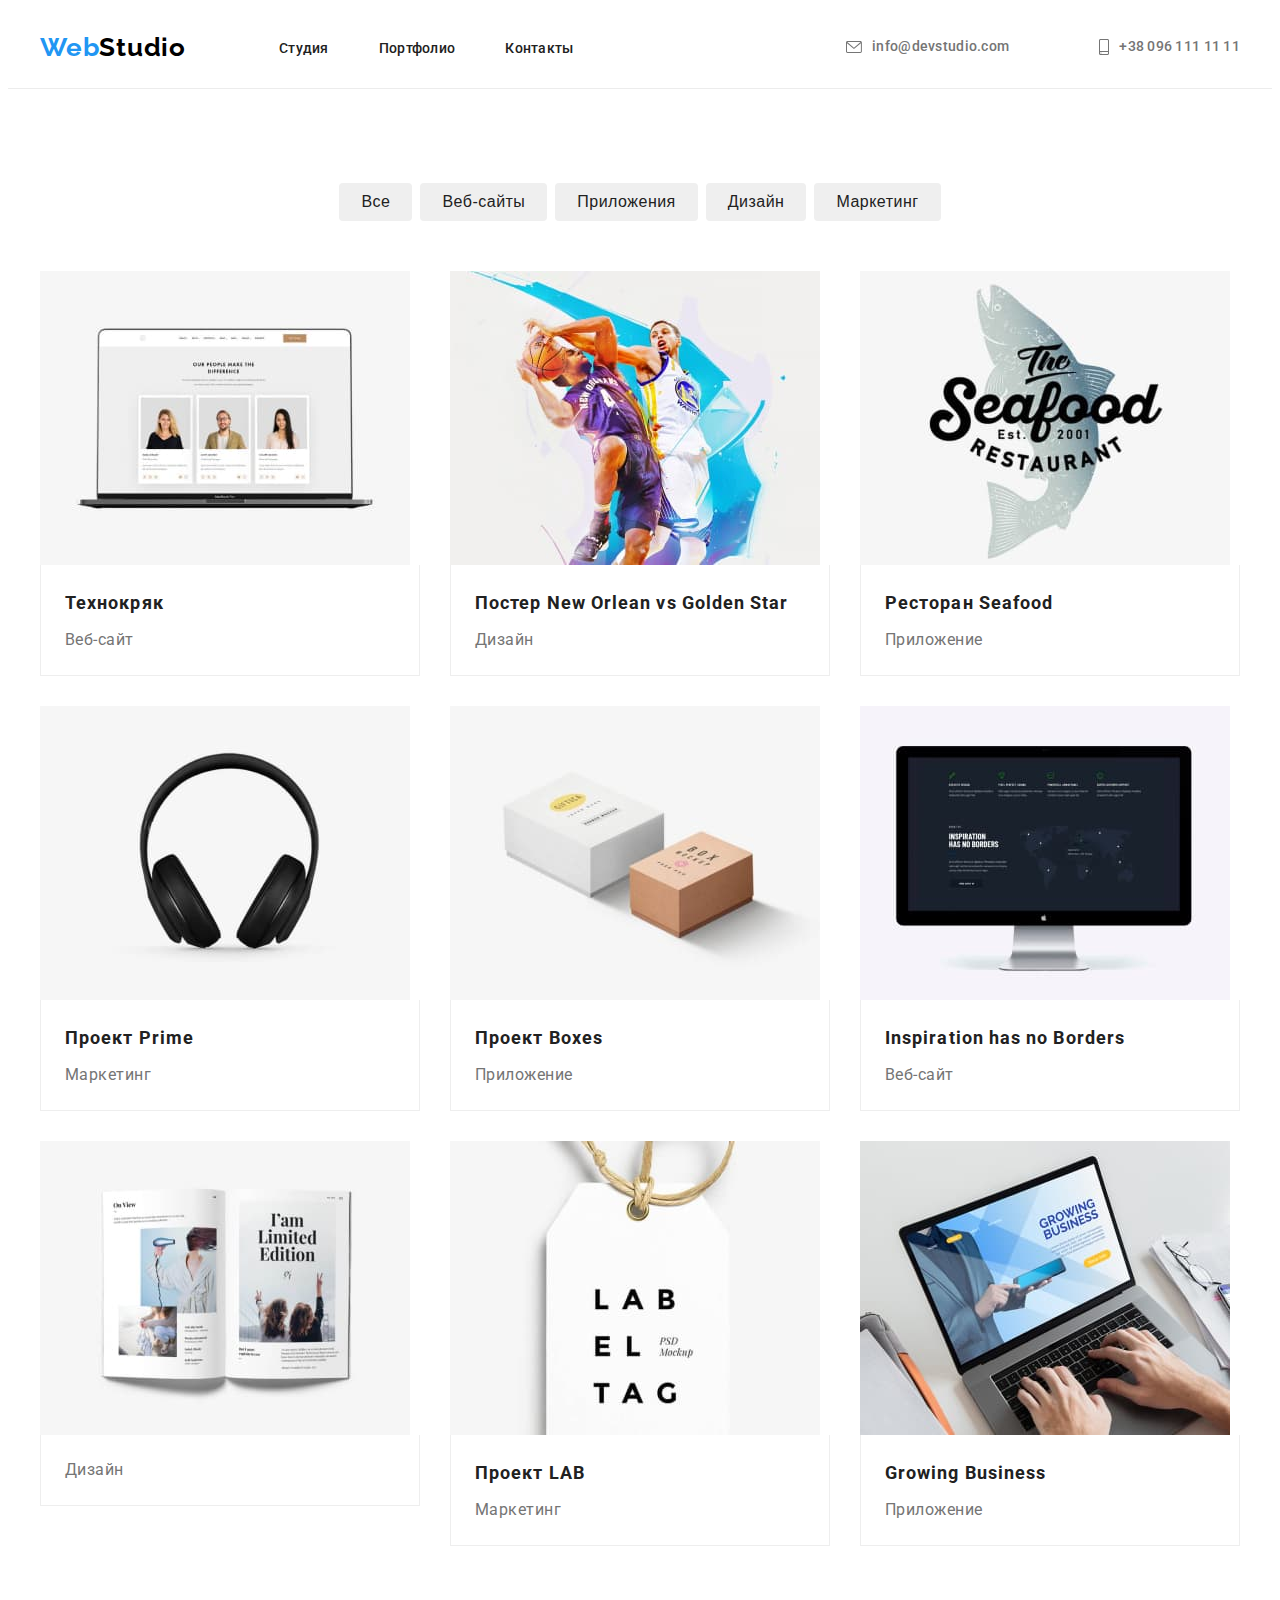
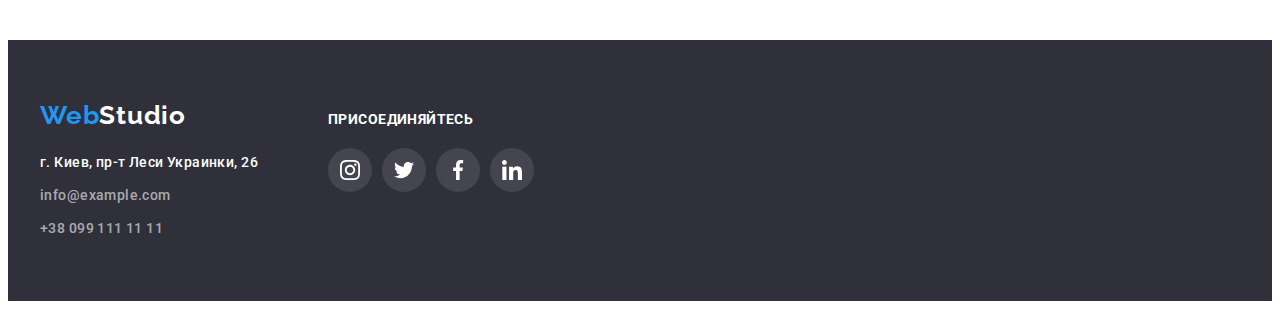
==== portfolio.html @ c9450389 "hw5-1" ====
<!DOCTYPE html>
        <html lang="ru">
        <head>
            <meta charset="UTF-8">
            <meta http-equiv="X-UA-Compatible" content="IE=edge">
            <meta name="viewport" content="device-width,initial-scale=1.0">
            <title>goit-markup-hw-02</title>
            <link rel="stylesheet" href="https://cdnjs.cloudflare.com/ajax/libs/modern-normalize/1.0.0/modern-normalize.min.css"
            integrity="sha512-ISS7cAi1PEhQ8jnbJpJZMd29NlhNj4AWYyLOSp2CE/CsHxTCu+r+t0D2yoJudVrd0/8fTVPUVDzY5Tvli75u/g=="
            crossorigin="anonymous" />
            <link rel="preconnect" href="https://fonts.gstatic.com">
            <link href="https://fonts.googleapis.com/css2?family=Raleway:wght@700&family=Roboto:wght@400;500;700;900&display=swap"
                rel="stylesheet">
            <link rel="stylesheet" href="https://cdnjs.cloudflare.com/ajax/libs/animate.css/4.1.1/animate.min.css" />
            <link rel="stylesheet" href="./css/styles.css">
        </head>

            <body>
                <header class="header">
                    <div class="container">
                        <nav class="navigation">
                            <a class="logo link" href="./index.html" lang="en">Web<span class="header-logo">Studio</span></a>
                            <ul class="navigation-list list">
                                <li class="navigation-item">
                                    <a class="navigation-link link" href="./index.html">Студия</a>
                                </li>
                                <li class="navigation-item">
                                    <a class="navigation-link link" href="./portfolio.html">Портфолио</a>
                                </li>
                                <li class="navigation-item"> 
                                    <a class="navigation-link link" href="">Контакты</a>

                                </li>
                            </ul>
                        </nav>
                        <ul class="header-list list">
                            <li class="header-list-link">
                                <a class="mail-link link" href="mailto:info@devstudio.com">
                                    <svg class="mail-icon">
                                        <use href="./images/icons.svg#icon-envelope"></use>
                                    </svg>
                                    info@devstudio.com
                                </a>
                            </li>
                            <li class="header-list-link">
                                <a class="tel-link link" href="tel:+380961111111">
                                    <svg class="tel-icon">
                                        <use href="./images/icons.svg#icon-smartphone"></use>
                                    </svg>
                                    +38 096 111 11 11
                                </a>
                            </li>
                        </ul>
                   </div>
                </header>

                <main>

                <!-- filter projects-->            
                    <section class="filter-projects">
                        <div class="container">
                            <h1 class="visually-hidden">Проекты</h1>
                            <ul class="services-list list">
                                <li class="services-list-item services">
                                    <button type="button" class="filter-services">Все</button>
                                </li>
                                <li class="services-list-item">
                                    <button type="button" class="filter-services" >Веб-сайты</button>
                                </li>
                                <li class="services-list-item services">
                                    <button type="button" class="filter-services">Приложения</button>
                                </li>
                                <li class="services-list-item services">
                                    <button type="button" class="filter-services">Дизайн</button>
                                </li>
                                <li class="services-list-item services">
                                    <button type="button" class="filter-services">Маркетинг</button>
                                </li>
                            </ul>

                            <h2 class="visually-hidden">Работы</h2>
                            <ul class="project-list list">
                                <li class="project-list-item">
                                    <a href="" class="project-link link">
                                        <div class="thumb">
                                            <img src="./images/portfolio/web-techno.jpg" width="370" height="294" alt="Веб-сайт">
                                            <p class="overlay">Технокряк это современная площадка распространения коронавируса. Компании используют эту
                                                платформу для цифрового шпионажа и атак на защищённые сервера конкурентов.</p>
                                        </div>
                                        <div class="project-list-content">
                                            <h2 class="project-list-title">Технокряк</h2>
                                            <p class="project-item">Веб-сайт</p>
                                        </div>
                                    </a>
                                </li>

                                <li class="project-list-item">
                                    <a href="" class="project-link link">
                                        <div class="thumb">
                                            <img src="./images/portfolio/new-orlean.jpg" width="370" height="294" alt="Баскетболисты">
                                            <p class="overlay">Технокряк это современная площадка распространения коронавируса. Компании используют эту
                                                платформу для цифрового шпионажа и атак на защищённые сервера конкурентов.</p>
                                        </div>
                                        <div class="project-list-content">
                                            <h2 class="project-list-title">Постер New Orlean vs Golden Star</h2>
                                            <p class="project-item">Дизайн</p>
                                        </div>
                                    </a>
                                </li>

                                <li class="project-list-item">
                                    <a href="" class="project-link link">
                                        <div class="thumb">
                                            <img src="./images/portfolio/restaurant.jpg" width="370" height="294" alt="Главная страница приложения">
                                            <p class="overlay">Технокряк это современная площадка распространения коронавируса. Компании используют эту
                                                платформу для цифрового шпионажа и атак на защищённые сервера конкурентов.</p>
                                        </div>
                                        <div class="project-list-content">
                                            <h2 class="project-list-title">Ресторан Seafood</h2>
                                            <p class="project-item">Приложение</p>
                                        </div>
                                    </a>
                               </li>

                                <li class="project-list-item">
                                    <a href="" class="project-link link">
                                        <div class="thumb">
                                            <img src="./images/portfolio/prime.jpg" width="370" height="294" alt="Наушники">
                                            <p class="overlay">Технокряк это современная площадка распространения коронавируса. Компании используют эту
                                                платформу для цифрового шпионажа и атак на защищённые сервера конкурентов.</p>
                                        </div>
                                        <div class="project-list-content">
                                            <h2 class="project-list-title">Проект Prime</h2>
                                            <p class="project-item">Маркетинг</p>
                                        </div>
                                    </a>
                                </li>
                                
                                <li class="project-list-item">
                                    <a href="" class="project-link link">
                                        <div class="thumb">
                                            <img src="./images/portfolio/boxes.jpg" width="370" height="294" alt="Коробки">
                                            <p class="overlay">Технокряк это современная площадка распространения коронавируса. Компании используют эту
                                                платформу для цифрового шпионажа и атак на защищённые сервера конкурентов.</p>
                                        </div>
                                        <div class="project-list-content">
                                            <h2 class="project-list-title">Проект Boxes</h2>
                                            <p class="project-item">Приложение</p>
                                        </div>
                                    </a>
                                </li>

                                <li class="project-list-item">
                                    <a href="" class="project-link link">
                                        <div class="thumb">
                                            <img src="./images/portfolio/borders.jpg" width="370" height="294" alt="Изображение приложения">
                                            <p class="overlay">Технокряк это современная площадка распространения коронавируса. Компании используют эту
                                                платформу для цифрового шпионажа и атак на защищённые сервера конкурентов.</p>
                                        </div>
                                        <div class="project-list-content">
                                            <h2 class="project-list-title">Inspiration has no Borders</h2>
                                            <p class="project-item">Веб-сайт</p>
                                        </div>
                                    </a>
                                </li>

                                <li class="project-list-item">
                                    <a href="" class="project-link link">
                                        <div class="thumb">
                                            <img src="./images/portfolio/limited-edition.jpg" width="370" height="294" alt="Книга">
                                            <p class="overlay">Технокряк это современная площадка распространения коронавируса. Компании используют эту
                                                платформу для цифрового шпионажа и атак на защищённые сервера конкурентов.</p>
                                        </div>
                                        <div class="project-list-content">
                                            
                                            <p class="project-item">Дизайн</p>
                                        </div>
                                        </li>
                                    </a>
                                </li>

                                <li class="project-list-item">
                                    <a href="" class="project-link link">
                                        <div class="thumb">
                                            <img src="./images/portfolio/lab.jpg" width="370" height="294" alt="Название проекта">
                                            <p class="overlay">Технокряк это современная площадка распространения коронавируса. Компании используют эту
                                                платформу для цифрового шпионажа и атак на защищённые сервера конкурентов.</p>
                                        </div>
                                        <div class="project-list-content">
                                            <h2 class="project-list-title">Проект LAB</h2>
                                            <p class="project-item">Маркетинг</p>
                                        </div>
                                    </a>
                                </li>

                                <li class="project-list-item">
                                    <a href="" class="project-link link">
                                        <div class="thumb">
                                            <img src="./images/portfolio/growing-business.jpg" width="370" height="294" alt="Название приложения">
                                            <p class="overlay">Технокряк это современная площадка распространения коронавируса. Компании используют эту
                                                платформу для цифрового шпионажа и атак на защищённые сервера конкурентов.</p>
                                        </div>
                                        <div class="project-list-content">
                                            <h2 class="project-list-title">Growing Business</h2>
                                            <p class="project-item">Приложение</p>
                                        </div>
                                    </a>
                                </li>

                            </ul>
                        </div>
                    </section>
                </main>

                <footer class="footer">
                    <div class="footer-container container">
                        <div class="container-logo">
                            <a class="logo link" href="./index.html" lang="en">Web<span class="footer-logo">Studio</span></a>
                            <address class="address">
                                <ul class="footer-list list">
                                    <li class="footer-list-item">
                                        <a class="contact-adress link" href="https://goo.gl/maps/8bbEBqnTATMpC2DeA" target="_blank"
                                            rel="noopener noreferrer">г. Киев, пр-т Леси Украинки, 26</a>
                                    </li>
                                    <li class="footer-list-item">
                                        <a class="contact-info link" href="mailto:info@example.com">info@example.com</a>
                                    </li>
                                    <li class="footer-list-item">
                                        <a class="contact-info link" href="tel:+380991111111=">+38 099 111 11 11</a>
                                    </li>
                                </ul>
                            </address>
                        </div>
                        <div class="footer-social">
                            <b class="footer-social-title">присоединяйтесь</b>
                            <ul class="footer-social-list list">
                                <li class="footer-social-item">
                                    <a class="footer-social-link link" href="">
                                        <svg class="footer-icon" width="20px" height="20px">
                                            <use href="./images/icons.svg#icon-instagram"></use>
                                        </svg>
                                    </a>
                                </li>
                                <li class="footer-social-item">
                                    <a class="footer-social-link link" href="">
                                        <svg class="footer-icon" width="20px" height="20px">
                                            <use href="./images/icons.svg#icon-twitter"></use>
                                        </svg>
                                    </a>
                                </li>
                                <li class="footer-social-item">
                                    <a class="footer-social-link link" href="">
                                        <svg class="footer-icon" width="20px" height="20px">
                                            <use href="./images/icons.svg#icon-facebook"></use>
                                        </svg>
                                    </a>
                                </li>
                                <li class="footer-social-item">
                                    <a class="footer-social-link link" href="">
                                        <svg class="footer-icon" width="20px" height="20px">
                                            <use href="./images/icons.svg#icon-linkedin"></use>
                                        </svg>
                                    </a>
                                </li>
                            </ul>
                        </div>
                    </div>
                </footer>
            </body>
        </html>
---- css/styles.css ----
:root {
  --main-font: "Roboto", sans-serif;
  --secondary-font: "Raleway", sans-serif;
  --accent-color: #2196f3;
  --accent-text-color: #757575;
  --accent-title-color: #212121;
  --primary-white-color: #ffffff;
  --footer-background-color: #2f303a;
  --secondary-background-color: #f5f4fa;
  --section-padding-bottom: 49px;
  --icon-color: #afb1b8;
}

body {
  font-family: var(--main-font);
}

h1,
h2,
h3,
h4,
h5,
h6,
p {
  margin: 0;
}

ul,
ol {
  margin: 0;
  padding: 0;
}

img {
  display: block;
}

.link {
  text-decoration: none;
}

.list {
  list-style: none;
}

.address {
  font-style: normal;
}

.visually-hidden {
  position: absolute !important;
  clip: rect(1px 1px 1px 1px); /* IE6, IE7 */
  clip: rect(1px, 1px, 1px, 1px);
  padding: 0 !important;
  border: 0 !important;
  height: 1px !important;
  width: 1px !important;
  overflow: hidden;
}

/*==========HEADER============*/

.header {
  padding-top: 24px;
  padding-bottom: 25px;
}

.header .container {
  display: flex;
  align-items: center;
  margin-left: auto;
}

.container {
  width: 1200px;
  margin: 0 auto;
  padding-left: 15px;
  padding-right: 15px;
}

.navigation {
  display: flex;
  align-items: center;
}

.navigation-list {
  display: flex;
  align-items: center;
  margin-left: 93px;
}

.container-logo .logo {
  font-family: var(--secondary-font);
  font-weight: 700;
  font-size: 26px;
  line-height: 1.19;
  letter-spacing: 0.03em;
  color: var(--accent-color);
  margin-bottom: 20px;
  display: block;
}

.navigation .logo {
  font-family: var(--secondary-font);
  font-weight: 700;
  font-size: 26px;
  line-height: 1.19;
  letter-spacing: 0.03em;
  color: var(--accent-color);
}

.navigation-item:not(:last-child) {
  margin-right: 50px;
}

.header .header-logo {
  font-family: var(--secondary-font);
  font-weight: 700;
  font-size: 26px;
  line-height: 1.19;
  letter-spacing: 0.03em;
  color: #000000;
}

.navigation-link {
  font-weight: 500;
  font-size: 14px;
  line-height: 1.14;
  letter-spacing: 0.02em;
  color: var(--accent-title-color);

  transition: color 250ms cubic-bezier(0.4, 0, 0.2, 1);
}

.navigation-link:hover,
.navigation-link:focus {
  color: var(--accent-color);
}

.mail-link {
  font-weight: 500;
  font-size: 14px;
  line-height: 1.14;
  letter-spacing: 0.02em;
  color: var(--accent-text-color);
  margin-left: auto;
  margin-right: 40px;
  display: flex;
  align-items: center;
  transition: color 250ms cubic-bezier(0.4, 0, 0.2, 1);
}

.mail-icon {
  margin-right: 10px;
  width: 16px;
  height: 12px;
  fill: var(--accent-text-color);
  transition: fill 250ms cubic-bezier(0.4, 0, 0.2, 1);
}

.mail-link:hover .mail-icon,
.mail-link:focus .mail-icon {
  fill: var(--accent-color);
}

.tel-icon {
  width: 10px;
  height: 16px;
  margin-right: 10px;
  fill: var(--accent-text-color);

  transition: fill 250ms cubic-bezier(0.4, 0, 0.2, 1);
}

.mail-link:hover,
.mail-link:focus {
  color: var(--accent-color);
}

.tel-link:hover,
.tel-link:focus {
  color: var(--accent-color);
}

.tel-link:hover .tel-icon,
.tel-link:focus .tel-icon {
  fill: var(--accent-color);
}

.tel-link {
  font-weight: 500;
  font-size: 14px;
  line-height: 1.14;
  letter-spacing: 0.02em;
  color: var(--accent-text-color);
  display: flex;
  align-items: center;
  justify-content: center;

  transition: color 250ms cubic-bezier(0.4, 0, 0.2, 1);
}

.header-list {
  display: flex;
  margin-left: auto;
}

.header-list-link:not(:last-child) {
  margin-right: 50px;
}

.header {
  border-bottom: 1px solid #ececec;
}
/*==========HEADER END============*/

/*==========HERO============*/

.hero-title {
  font-weight: 900;
  font-family: var(--main-font);
  font-size: 44px;
  line-height: 1.36;
  text-align: center;
  letter-spacing: 0.06em;
  text-transform: uppercase;
  margin-bottom: 30px;
  color: var(--primary-white-color);
  max-width: 696px;
  margin: 0 auto;
  margin-bottom: 50px;
}

.hero {
  padding-top: 200px;
  padding-bottom: 200px;
  text-align: center;
  max-width: 1600px;
  margin: 0 auto;
  background-color: var(--footer-background-color);
  background-image: linear-gradient(
      rgba(47, 48, 58, 0.4),
      rgba(47, 48, 58, 0.4)
    ),
    url(../images/hero/hero.jpg);
  background-repeat: no-repeat;
  background-size: cover;
}

/*==========HERO END============*/

/*==========ADVANTAGES============*/

.advantages-list {
  display: flex;
  margin-left: -30px;
  margin-top: -30px;
}

.advantages-list-item {
  margin-left: 30px;
  margin-top: 30px;
  flex-basis: calc(100% / 4 - 30px);
}

.advantages-title {
  font-weight: 700;
  font-size: 14px;
  line-height: 1.14;
  letter-spacing: 0.03em;
  text-transform: uppercase;
  color: var(--accent-title-color);
  margin-bottom: 10px;
}

.advantages-description {
  font-weight: normal;
  font-size: 14px;
  line-height: 1.71;
  letter-spacing: 0.03em;
  color: var(--accent-text-color);
}

.advantages {
  padding-top: 94px;
  padding-bottom: 94px;
}

.advantages-icon {
  display: flex;
  align-items: center;
  justify-content: center;
  width: 270px;
  height: 120px;
  margin-bottom: 30px;
  background-color: var(--secondary-background-color);
}

.features-icon {
  width: 70px;
  height: 70px;
}

/*==========ADVANTAGES END============*/

/*==========WORK============*/

.work .title {
  margin-bottom: var(--section-padding-bottom);
}

.work-list {
  display: flex;
  margin-left: -30px;
  margin-top: -30px;
}

.work-list-item {
  margin-left: 30px;
  margin-top: 30px;
  flex-basis: calc(100% / 3 - 30px);
}

.work-thumb {
  position: relative;
}

.work {
  padding-bottom: 94px;
}

.work-list-paragraf {
  position: absolute;
  bottom: 0;
  left: 0;

  width: 370px;
  height: 70px;
  padding-top: 27px;
  background: rgba(47, 48, 58, 0.8);

  font-family: var(--main-font);
  font-weight: 700;
  font-size: 14px;
  line-height: 1.14;
  text-align: center;
  letter-spacing: 0.03em;
  text-transform: uppercase;
  color: #ffffff;
}
/*==========WORK END============*/

/*==========TEAM============*/
.team {
  font-weight: 500;
  font-size: 16px;
  line-height: 1.19;
  text-align: center;
  letter-spacing: 0.03em;
  color: var(--accent-title-color);
  margin-bottom: 9px;
}

.our-team {
  background-color: var(--secondary-background-color);
  padding-top: 95px;
  padding-bottom: 95px;
}

.social-list-icon {
  width: 20px;
  height: 20px;
  fill: var(--icon-color);
  transition: fill 250ms cubic-bezier(0.4, 0, 0.2, 1);
}

.social-list {
  display: flex;
  align-items: center;
  justify-content: space-between;
  padding-right: 32px;
  padding-left: 32px;
}

.social-list-link {
  display: flex;
  width: 44px;
  justify-content: center;
  align-items: center;
  height: 44px;
  border-radius: 50%;
  transition: background-color 250ms cubic-bezier(0.4, 0, 0.2, 1);
}

.social-list-link:hover,
.social-list-link:focus {
  background-color: var(--accent-color);
}

.social-list-link:hover .social-list-icon,
.social-list-link:focus .social-list-icon {
  fill: var(--primary-white-color);
}

.our-team .title {
  margin-bottom: var(--section-padding-bottom);
}

.team-list {
  display: flex;
  margin-left: -30px;
  margin-top: -30px;
}

.team-list-item {
  margin-left: 30px;
  margin-top: 30px;
  flex-basis: calc(100% / 4 - 30px);
}

.team-list-content {
  padding-top: 30px;
  padding-bottom: 30px;
  background-color: #fff;
  box-shadow: 0px 1px 3px rgba(0, 0, 0, 0.12), 0px 1px 1px rgba(0, 0, 0, 0.14),
    0px 2px 1px rgba(0, 0, 0, 0.2);
  border-radius: 0px 0px 4px 4px;
}

.team-position {
  font-weight: 500;
  font-size: 16px;
  line-height: 19px1.19;
  text-align: center;
  letter-spacing: 0.03em;
  color: var(--accent-text-color);
  margin-bottom: 16px;
}

/*==========FOOTER============*/

.footer .footer-logo {
  font-family: var(--secondary-font);
  font-weight: 700;
  font-size: 26px;
  line-height: 1.19;
  letter-spacing: 0.03em;
  color: var(--primary-white-color);
}

.footer {
  background-color: var(--footer-background-color);
  padding-top: 60px;
  padding-bottom: 60px;
}

.footer-list-item:not(:last-child) {
  margin-bottom: 9px;
}

.footer-social-title {
  font-family: var(--main-font);
  font-weight: 700;
  font-size: 14px;
  line-height: 1.14;
  letter-spacing: 0.03em;
  text-transform: uppercase;
  color: var(--primary-white-color);
  display: flex;
  margin-bottom: 20px;
}

.footer-social-item:not(:last-child) {
  margin-right: 10px;
}

.footer-container {
  display: flex;
  align-items: baseline;
}

.footer-social-link {
  display: flex;
  align-items: center;
  justify-content: center;
  width: 44px;
  height: 44px;
  border-radius: 50%;
  background-color: rgba(255, 255, 255, 0.1);
  transition: background-color 250ms cubic-bezier(0.4, 0, 0.2, 1);
}

.footer-social-list {
  display: flex;
  align-items: center;
}

.footer-icon {
  width: 20px;
  height: 20px;
  fill: var(--primary-white-color);
}

.footer-social-link:hover,
.footer-social-link:focus {
  background-color: var(--accent-color);
}

/*==========FOOTER END============*/

.container-logo {
  margin-right: 70px;
}

.contact-adress {
  font-weight: 500;
  font-size: 14px;
  line-height: 1.71;
  letter-spacing: 0.03em;
  color: var(--primary-white-color);
}

.contact-info {
  font-weight: 500;
  font-size: 14px;
  line-height: 1.71;
  letter-spacing: 0.03em;
  color: rgba(255, 255, 255, 0.6);
}

/*==========TEAM END============*/

/*==========CLIENT============*/

.client {
  padding-top: 94px;
  padding-bottom: 94px;
}

.client-list {
  display: flex;
  margin-top: -30px;
  margin-left: -30px;
}

.client-list-item {
  margin-top: 30px;
  margin-left: 30px;
  flex-basis: calc(100% / 6 - 30px);
  height: 90px;
  border: 1px solid #afb1b8;
}

.client-link {
  display: flex;
  align-items: center;
  justify-content: center;
  border-radius: 4px;
  /*border: 1px solid var(--icon-color);*/
  width: 100%;
  height: 100%;
  transition: border 250ms cubic-bezier(0.4, 0, 0.2, 1);
}

.client-title {
  margin-bottom: 50px;
}

.client-link:hover .client-link-icon,
.client-link:focus .client-link-icon {
  fill: var(--accent-color);
}

.client-link:hover,
.client-link:focus {
  border: 1px solid var(--accent-color);
}

.client-link-icon {
  fill: var(--icon-color);
  transition: fill 250ms cubic-bezier(0.4, 0, 0.2, 1);
}

/*==========CLIENT END============*/

/*==========COMPONENTS============*/
.title {
  font-weight: 700;
  font-size: 36px;
  line-height: 1.17;
  text-align: center;
  letter-spacing: 0.03em;
  color: var(--accent-title-color);
}
/*==========COMPONENTS END============*/

/*==========FILTER PROJECT============*/
.modal-button {
  min-width: 200px;
  padding-top: 10px;
  padding-bottom: 10px;
  padding-left: 32px;
  padding-right: 32px;
  font-weight: 700;
  font-size: 16px;
  line-height: 1.88;
  display: flex;
  align-items: center;
  text-align: center;
  letter-spacing: 0.06em;
  color: var(--primary-white-color);
  cursor: pointer;
  background-color: var(--accent-color);
  border-radius: 4px;
  margin: auto;
  border: 1px solid transparent;
}

.filter-services {
  padding-top: 6px;
  padding-bottom: 6px;
  padding-left: 22px;
  padding-right: 22px;
  border-radius: 4px;
  border: transparent;

  font-weight: 500;
  font-size: 16px;
  line-height: 1.63;
  text-align: center;
  letter-spacing: 0.03em;
  color: var(--accent-title-color);
  cursor: pointer;

  transition: background-color 250ms cubic-bezier(0.4, 0, 0.2, 1),
    color 250ms cubic-bezier(0.4, 0, 0.2, 1),
    box-shadow 250ms cubic-bezier(0.4, 0, 0.2, 1);
}

.project-list-item:hover,
.project-list-item:focus {
  box-shadow: 0px 1px 1px rgba(0, 0, 0, 0.12), 0px 4px 4px rgba(0, 0, 0, 0.06),
    1px 4px 6px rgba(0, 0, 0, 0.16);
}

.filter-services:hover,
.filter-services:focus {
  background-color: var(--accent-color);
  color: var(--primary-white-color);
  box-shadow: 0px 3px 1px rgba(0, 0, 0, 0.1), 0px 1px 2px rgba(0, 0, 0, 0.08),
    0px 2px 2px rgba(0, 0, 0, 0.12);
}

.project-list-title {
  font-family: var(--main-font);
  font-weight: 700;
  font-size: 18px;
  line-height: 2;
  letter-spacing: 0.06em;
  color: var(--accent-title-color);
  margin-bottom: 4px;
}

.project-item {
  font-family: var(--main-font);
  font-weight: normal;
  font-size: 16px;
  line-height: 1.88;
  letter-spacing: 0.03em;
  color: var(--accent-text-color);
}

.filter-projects .container {
  align-items: center;
}

.services-list {
  display: flex;
  justify-content: center;
  margin-bottom: 50px;
  align-items: center;
}

.project-list-content {
  padding-top: 20px;
  padding-bottom: 20px;
  padding-left: 24px;
  padding-right: 24px;
  border-bottom: 1px solid #eeeeee;
  border-left: 1px solid #eeeeee;
  border-right: 1px solid #eeeeee;
}

.services-list-item:not(:last-child) {
  margin-right: 8px;
}

.project-list {
  display: flex;
  margin-left: -30px;
  margin-top: -30px;
  flex-wrap: wrap;
}

.project-list-item {
  margin-left: 30px;
  margin-top: 30px;
  flex-basis: calc(100% / 3 - 30px);
  transition: box-shadow 250ms cubic-bezier(0.4, 0, 0.2, 1);
}

.filter-projects {
  padding-top: 94px;
  padding-bottom: 94px;
}

.overlay {
  position: absolute;
  top: 0;
  left: 0;
  background: rgba(33, 150, 243, 0.9);
  overflow: auto;

  transform: translateY(100%);
  transition: transform 250ms cubic-bezier(0.4, 0, 0.2, 1);

  padding: 63px 24px;

  height: 100%;
  font-family: var(--main-font);
  font-weight: 400;
  font-size: 18px;
  line-height: 1.56;
  letter-spacing: 0.03em;
  color: #ffffff;
}

.thumb {
  position: relative;
  overflow: hidden;
}

.project-link:hover .overlay,
.project-link:focus .overlay {
  transform: translateY(0);
}

/*==========FILTER PROJECT END============*/

/*==========BACKDROP============*/

.backdrop {
  position: fixed;
  top: 0;
  left: 0;

  width: 100vw;
  height: 100vh;
  background: rgba(0, 0, 0, 0.2);
}

.modal {
  top: 50%;
  left: 50%;
  position: absolute;
  transform: translate(-50%, -50%);

  width: 528px;
  height: 581px;

  background: #ffffff;
  box-shadow: 0px 1px 3px rgba(0, 0, 0, 0.12), 0px 1px 1px rgba(0, 0, 0, 0.14),
    0px 2px 1px rgba(0, 0, 0, 0.2);
  border-radius: 4px;
}

.modal-close-btn-icon {
  background: #ffffff;
  border: 1px solid rgba(0, 0, 0, 0.1);
  box-sizing: border-box;
}

/*==========BACKDROP END============*/
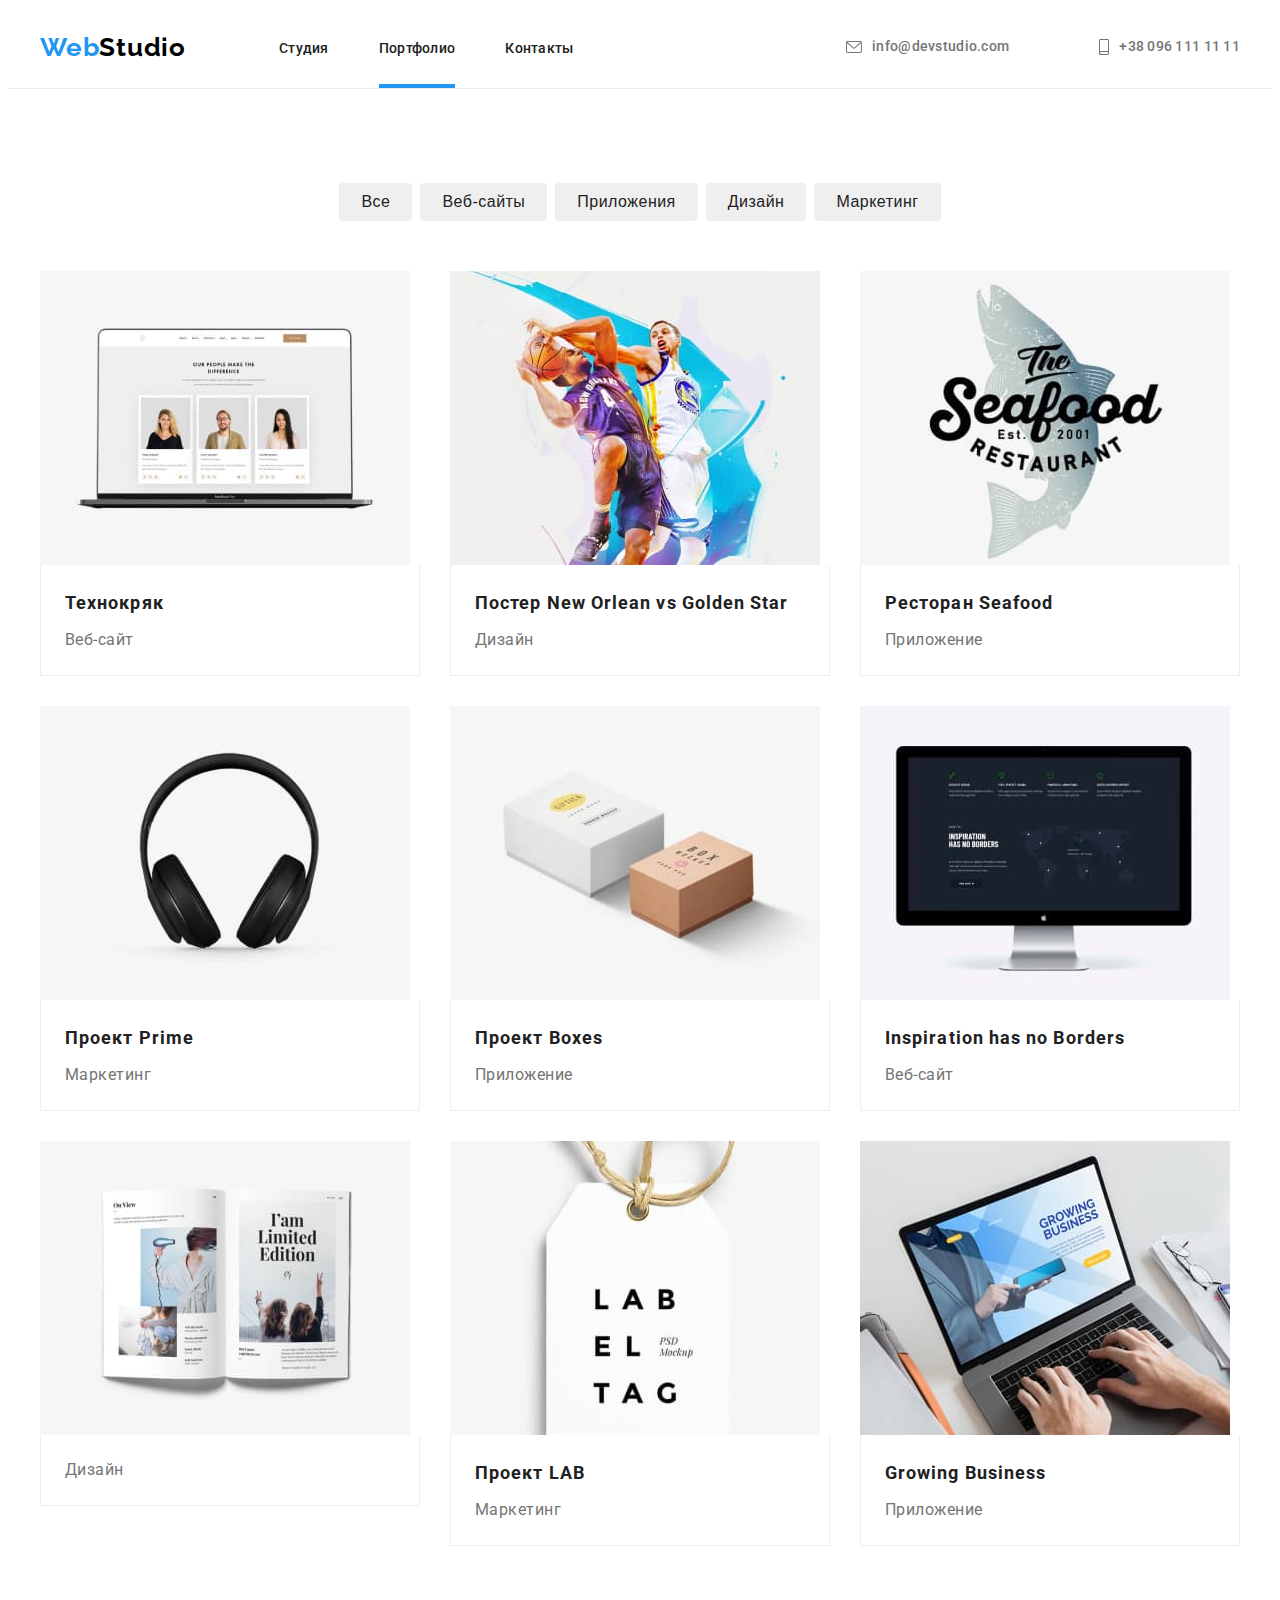
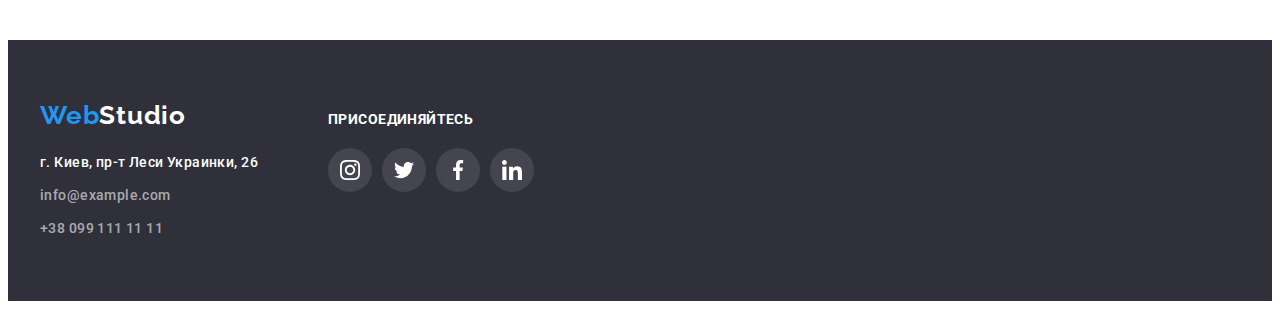
==== commit 87fb1286: "hw5-2" ====
--- a/portfolio.html
+++ b/portfolio.html
@@ -25,7 +25,7 @@
                                     <a class="navigation-link link" href="./index.html">Студия</a>
                                 </li>
                                 <li class="navigation-item">
-                                    <a class="navigation-link link" href="./portfolio.html">Портфолио</a>
+                                    <a class="navigation-link current link" href="./portfolio.html">Портфолио</a>
                                 </li>
                                 <li class="navigation-item"> 
                                     <a class="navigation-link link" href="">Контакты</a>
--- a/css/styles.css
+++ b/css/styles.css
@@ -212,6 +212,24 @@
 .header {
   border-bottom: 1px solid #ececec;
 }
+
+.navigation-link.current {
+  position: relative;
+  padding-bottom: 32px;
+}
+
+.navigation-link.current::after {
+  content: "";
+  position: absolute;
+  left: 0;
+  bottom: 0;
+
+  width: 100%;
+  height: 4px;
+  display: block;
+  background-color: var(--accent-color);
+}
+
 /*==========HEADER END============*/
 
 /*==========HERO============*/
@@ -757,12 +775,15 @@
   width: 100vw;
   height: 100vh;
   background: rgba(0, 0, 0, 0.2);
+  opacity: 1;
+  transition: opacity 250ms cubic-bezier(0.4, 0, 0.2, 1),
+    visibility 250ms cubic-bezier(0.4, 0, 0.2, 1), pointer-events 250ms;
 }
 
 .modal {
+  position: absolute;
   top: 50%;
   left: 50%;
-  position: absolute;
   transform: translate(-50%, -50%);
 
   width: 528px;
@@ -774,10 +795,28 @@
   border-radius: 4px;
 }
 
+.modal-close-btn {
+  position: absolute;
+  top: 8px;
+  right: 8px;
+
+  border-radius: 50%;
+  border: 1px solid rgba(0, 0, 0, 0.1);
+  width: 30px;
+  height: 30px;
+  cursor: pointer;
+  background: transparent;
+}
+
 .modal-close-btn-icon {
-  background: #ffffff;
-  border: 1px solid rgba(0, 0, 0, 0.1);
-  box-sizing: border-box;
-}
-
+  width: 11px;
+  height: 11px;
+  fill: #000000;
+}
+
+.is-hidden {
+  opacity: 0;
+  visibility: hidden;
+  pointer-events: none;
+}
 /*==========BACKDROP END============*/
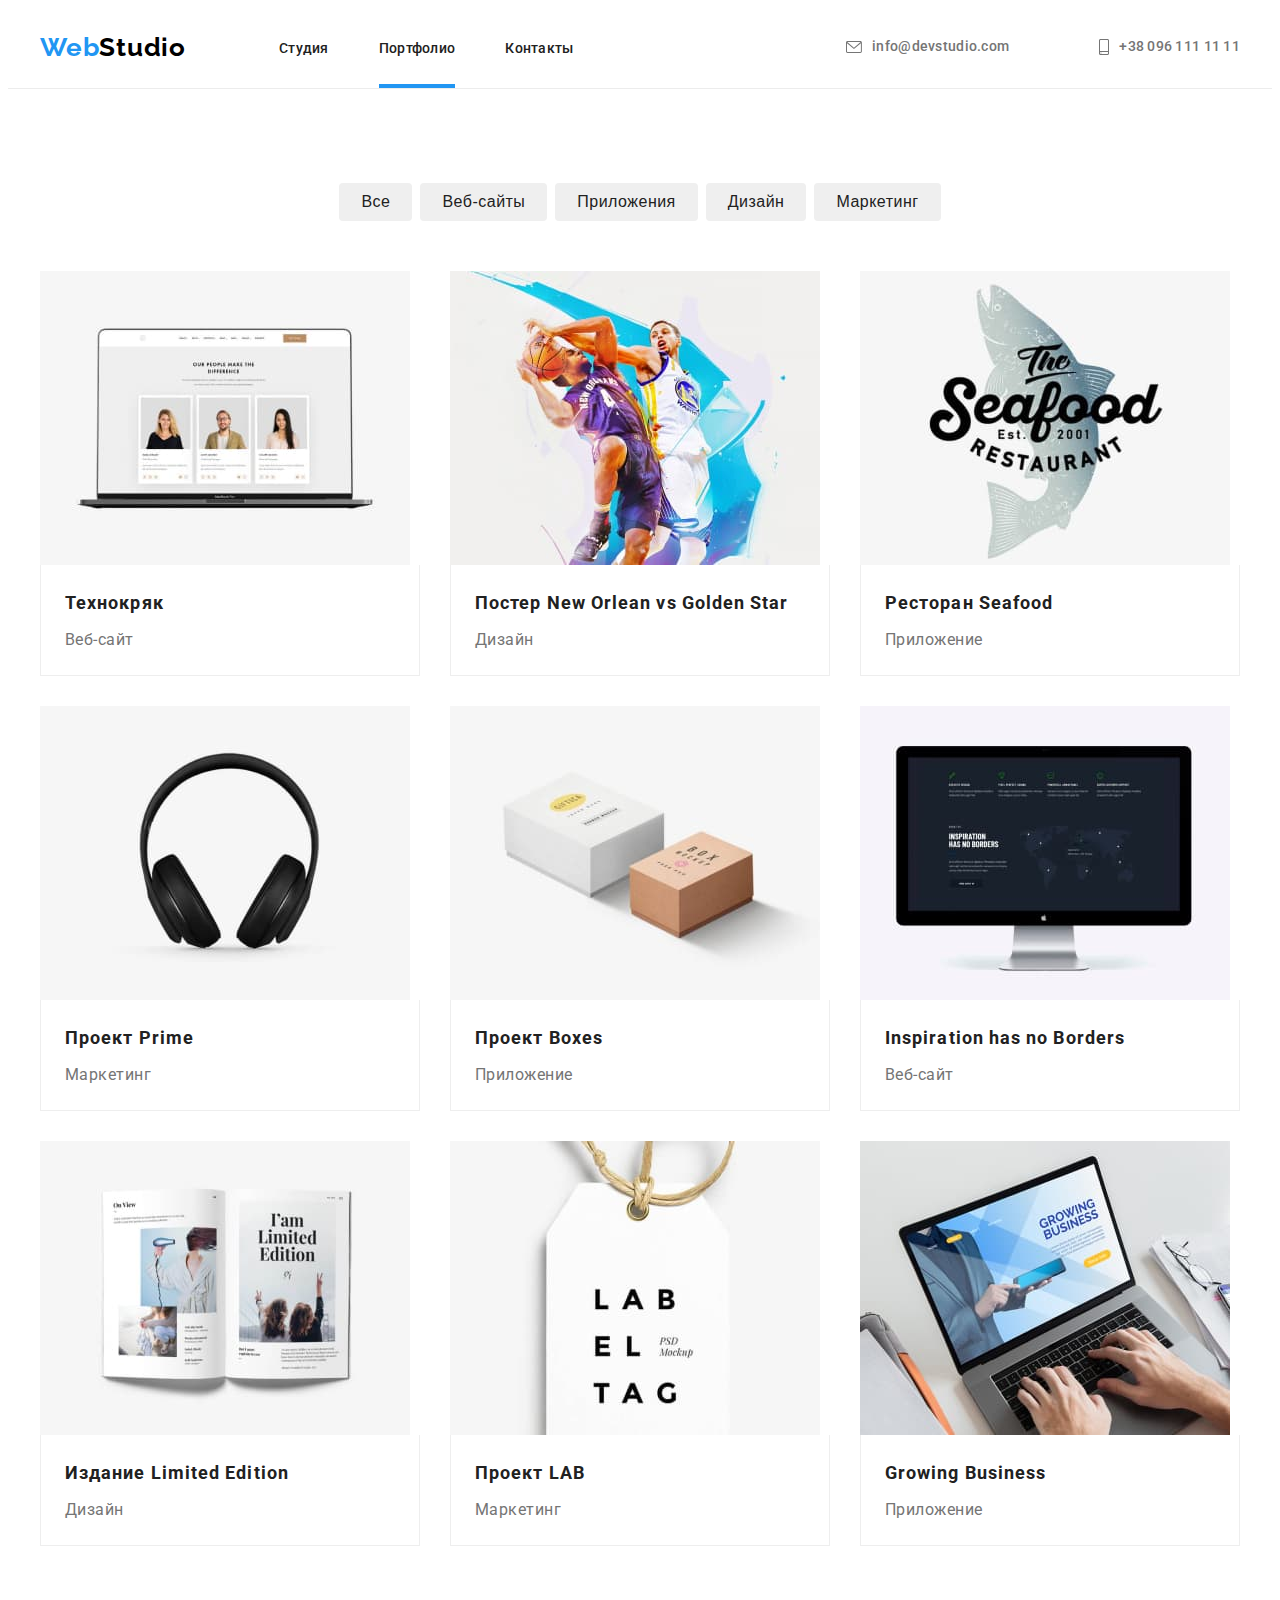
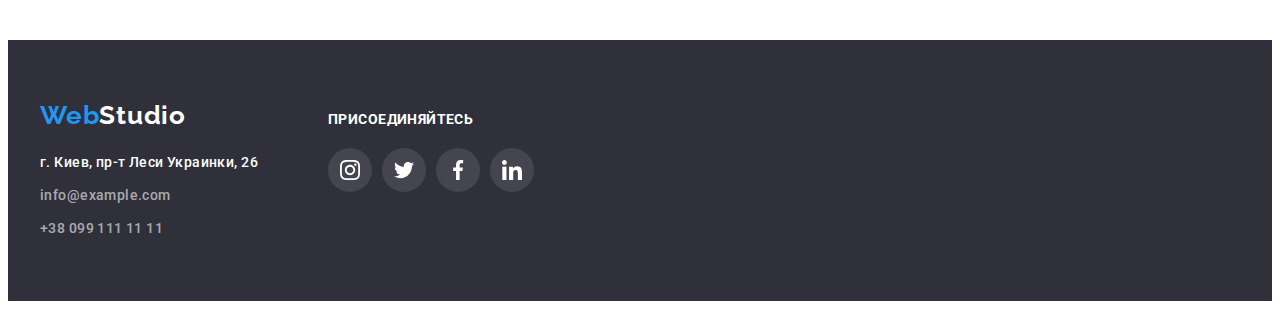
==== commit 05b6d8c8: "hw-5-3" ====
--- a/portfolio.html
+++ b/portfolio.html
@@ -172,7 +172,7 @@
                                                 платформу для цифрового шпионажа и атак на защищённые сервера конкурентов.</p>
                                         </div>
                                         <div class="project-list-content">
-                                            
+                                            <h2 class="project-list-title">Издание Limited Edition</h2>
                                             <p class="project-item">Дизайн</p>
                                         </div>
                                         </li>
--- a/css/styles.css
+++ b/css/styles.css
@@ -809,9 +809,11 @@
 }
 
 .modal-close-btn-icon {
-  width: 11px;
-  height: 11px;
+  width: 18px;
+  height: 18px;
   fill: #000000;
+  display: flex;
+  align-items: center;
 }
 
 .is-hidden {
